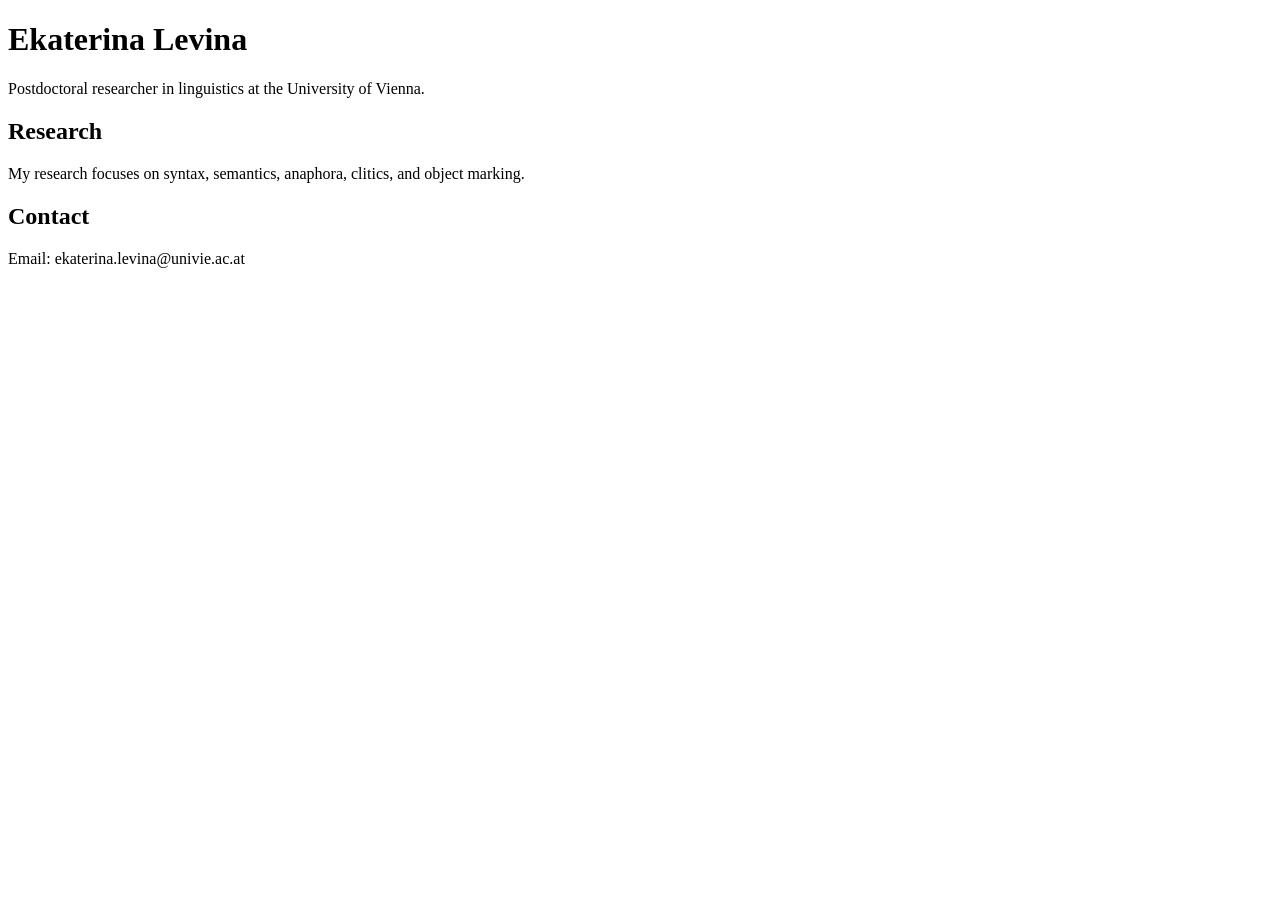
==== index.html @ 7398026f "Create index.html" ====
<!DOCTYPE html>
<html>
<head>
  <meta charset="UTF-8">
  <title>Ekaterina Levina</title>
</head>
<body>
  <h1>Ekaterina Levina</h1>
  <p>Postdoctoral researcher in linguistics at the University of Vienna.</p>

  <h2>Research</h2>
  <p>My research focuses on syntax, semantics, anaphora, clitics, and object marking.</p>

  <h2>Contact</h2>
  <p>Email: ekaterina.levina@univie.ac.at</p>
</body>
</html>
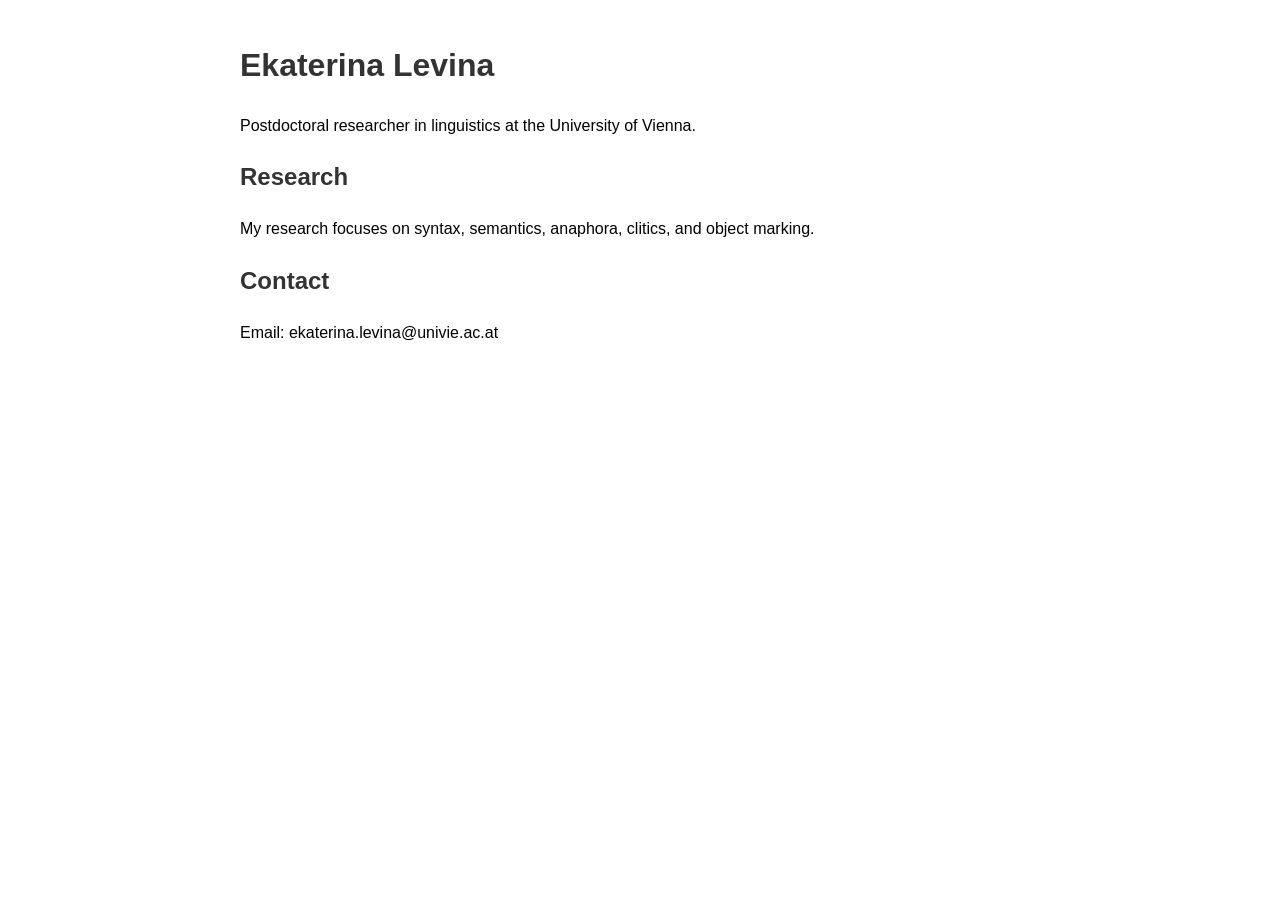
==== commit 4e8f98d3: "Update index.html" ====
--- a/index.html
+++ b/index.html
@@ -3,6 +3,7 @@
 <head>
   <meta charset="UTF-8">
   <title>Ekaterina Levina</title>
+  <link rel="stylesheet" href="style.css">
 </head>
 <body>
   <h1>Ekaterina Levina</h1>
--- a/style.css
+++ b/style.css
@@ -0,0 +1,11 @@
+body {
+  max-width: 800px;
+  margin: 40px auto;
+  font-family: Arial, sans-serif;
+  line-height: 1.6;
+  padding: 0 20px;
+}
+
+h1, h2 {
+  color: #333;
+}
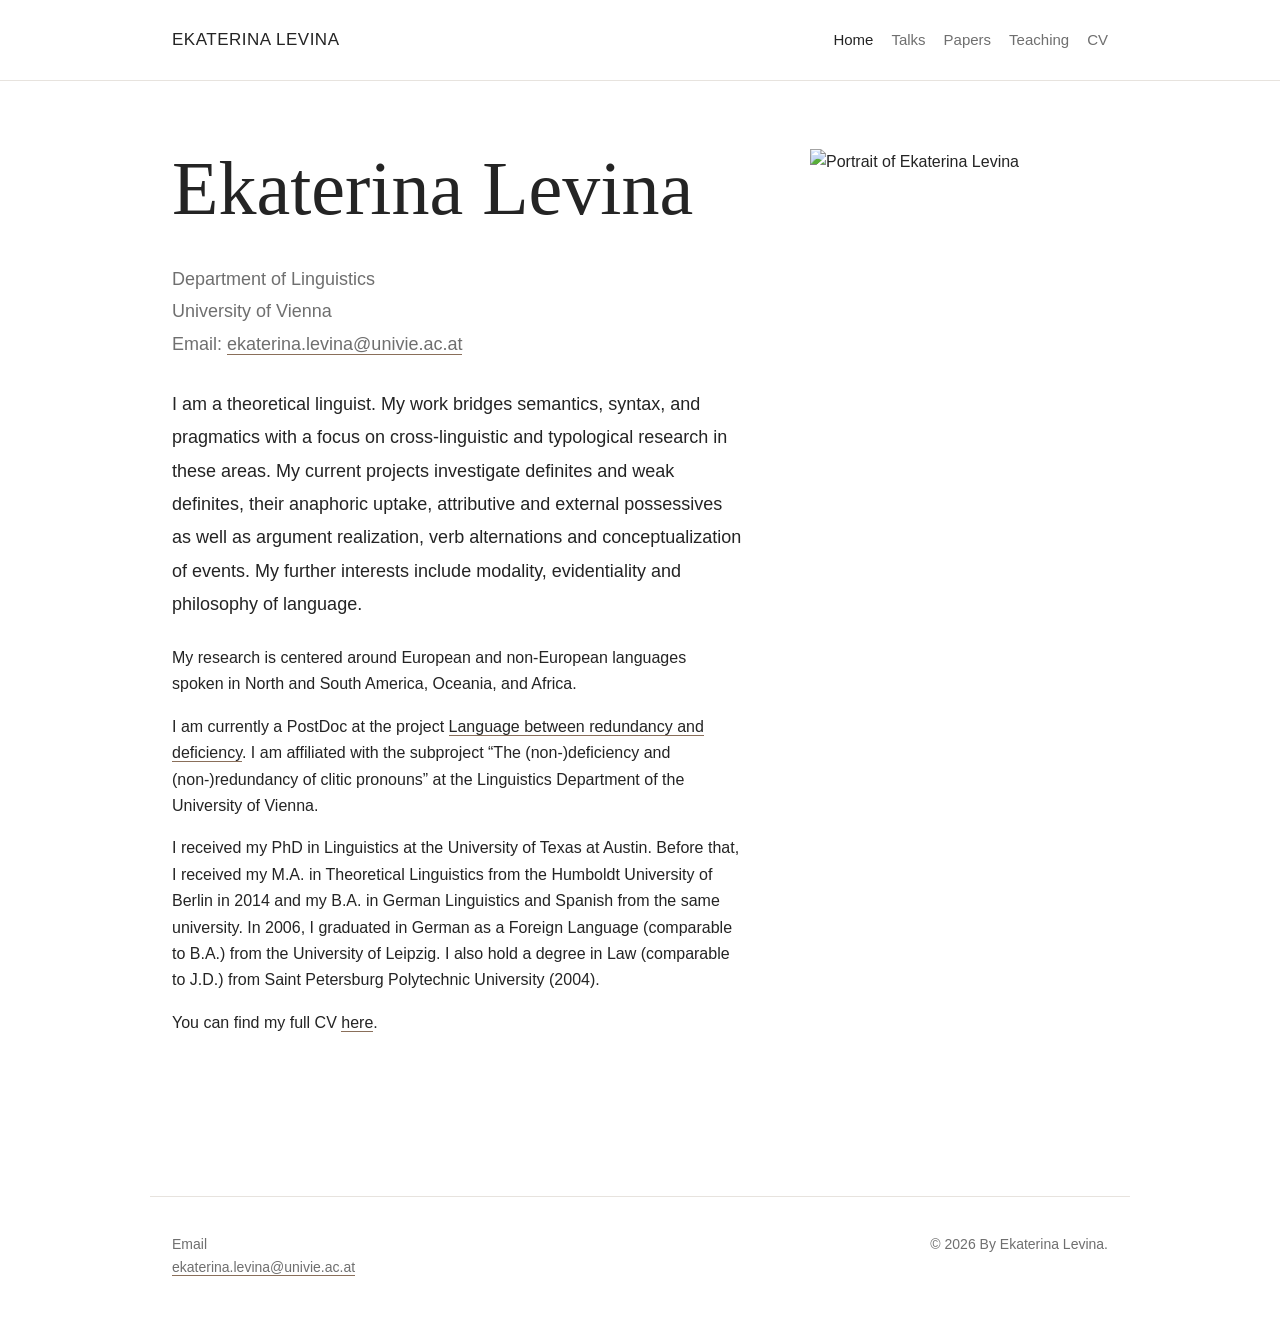
==== commit 9ab7961c: "Add files via upload" ====
--- a/index.html
+++ b/index.html
@@ -1,18 +1,51 @@
 <!DOCTYPE html>
-<html>
+<html lang="en">
 <head>
   <meta charset="UTF-8">
-  <title>Ekaterina Levina</title>
+  <meta name="viewport" content="width=device-width, initial-scale=1.0">
+  <title>Ekaterina Levina | Linguistics</title>
   <link rel="stylesheet" href="style.css">
 </head>
 <body>
-  <h1>Ekaterina Levina</h1>
-  <p>Postdoctoral researcher in linguistics at the University of Vienna.</p>
+  <header class="site-header">
+    <div class="nav-wrap">
+      <a class="logo" href="index.html">Ekaterina Levina</a>
+      <nav aria-label="Main navigation">
+        <a class="active" href="index.html">Home</a>
+        <a href="talks.html">Talks</a>
+        <a href="papers.html">Papers</a>
+        <a href="teaching.html">Teaching</a>
+        <a href="cv.html">CV</a>
+      </nav>
+    </div>
+  </header>
 
-  <h2>Research</h2>
-  <p>My research focuses on syntax, semantics, anaphora, clitics, and object marking.</p>
+  <main>
+    <section class="hero">
+      <div>
+        <h1>Ekaterina Levina</h1>
+        <p class="affiliation">Department of Linguistics<br>University of Vienna<br>Email: <a href="mailto:ekaterina.levina@univie.ac.at">ekaterina.levina@univie.ac.at</a></p>
 
-  <h2>Contact</h2>
-  <p>Email: ekaterina.levina@univie.ac.at</p>
+        <p class="lead">I am a theoretical linguist. My work bridges semantics, syntax, and pragmatics with a focus on cross-linguistic and typological research in these areas. My current projects investigate definites and weak definites, their anaphoric uptake, attributive and external possessives as well as argument realization, verb alternations and conceptualization of events. My further interests include modality, evidentiality and philosophy of language.</p>
+
+        <p>My research is centered around European and non-European languages spoken in North and South America, Oceania, and Africa.</p>
+
+        <p>I am currently a PostDoc at the project <a href="https://sfb-redundancy-deficiency.uni-graz.at/" target="_blank" rel="noopener">Language between redundancy and deficiency</a>. I am affiliated with the subproject “The (non-)deficiency and (non-)redundancy of clitic pronouns” at the Linguistics Department of the University of Vienna.</p>
+
+        <p>I received my PhD in Linguistics at the University of Texas at Austin. Before that, I received my M.A. in Theoretical Linguistics from the Humboldt University of Berlin in 2014 and my B.A. in German Linguistics and Spanish from the same university. In 2006, I graduated in German as a Foreign Language (comparable to B.A.) from the University of Leipzig. I also hold a degree in Law (comparable to J.D.) from Saint Petersburg Polytechnic University (2004).</p>
+
+        <p>You can find my full CV <a href="cv.html">here</a>.</p>
+      </div>
+
+      <img class="portrait" src="pic.jpeg" alt="Portrait of Ekaterina Levina">
+    </section>
+  </main>
+
+  <footer>
+    <div class="footer-grid">
+      <div>Email<br><a href="mailto:ekaterina.levina@univie.ac.at">ekaterina.levina@univie.ac.at</a></div>
+      <div>© 2026 By Ekaterina Levina.</div>
+    </div>
+  </footer>
 </body>
 </html>
--- a/style.css
+++ b/style.css
@@ -1,11 +1,227 @@
+:root {
+  --bg: #ffffff;
+  --text: #242424;
+  --muted: #6f6f6f;
+  --line: #e7e3de;
+  --accent: #8a6f5a;
+  --soft: #f7f4f1;
+  --max: 980px;
+}
+
+* {
+  box-sizing: border-box;
+}
+
+html {
+  scroll-behavior: smooth;
+}
+
 body {
-  max-width: 800px;
-  margin: 40px auto;
-  font-family: Arial, sans-serif;
-  line-height: 1.6;
-  padding: 0 20px;
-}
-
-h1, h2 {
-  color: #333;
-}
+  margin: 0;
+  background: var(--bg);
+  color: var(--text);
+  font-family: "Helvetica Neue", Arial, sans-serif;
+  font-size: 16px;
+  line-height: 1.65;
+}
+
+a {
+  color: inherit;
+  text-decoration: none;
+  border-bottom: 1px solid var(--accent);
+}
+
+a:hover {
+  color: var(--accent);
+}
+
+.site-header {
+  border-bottom: 1px solid var(--line);
+  background: rgba(255, 255, 255, 0.96);
+  position: sticky;
+  top: 0;
+  z-index: 10;
+}
+
+.nav-wrap {
+  max-width: var(--max);
+  margin: 0 auto;
+  padding: 26px 22px;
+  display: flex;
+  align-items: center;
+  justify-content: space-between;
+  gap: 24px;
+}
+
+.logo {
+  font-size: 17px;
+  letter-spacing: 0.03em;
+  text-transform: uppercase;
+  color: var(--text);
+  border-bottom: 0;
+}
+
+nav {
+  display: flex;
+  flex-wrap: wrap;
+  justify-content: flex-end;
+  gap: 18px;
+}
+
+nav a {
+  border-bottom: 0;
+  color: var(--muted);
+  font-size: 15px;
+}
+
+nav a.active,
+nav a:hover {
+  color: var(--text);
+}
+
+main {
+  max-width: var(--max);
+  margin: 0 auto;
+  padding: 68px 22px 40px;
+}
+
+.hero {
+  display: grid;
+  grid-template-columns: minmax(0, 1fr) 298px;
+  gap: 68px;
+  align-items: start;
+  margin-bottom: 74px;
+}
+
+.hero h1,
+.page-title {
+  font-family: Georgia, "Times New Roman", serif;
+  font-weight: normal;
+  font-size: clamp(42px, 8vw, 76px);
+  line-height: 1.05;
+  margin: 0 0 34px;
+}
+
+.affiliation {
+  margin: 0 0 28px;
+  color: var(--muted);
+  font-size: 18px;
+  line-height: 1.8;
+}
+
+.lead {
+  font-size: 18px;
+  line-height: 1.85;
+  margin-bottom: 24px;
+}
+
+.portrait {
+  width: 298px;
+  max-width: 100%;
+  border-radius: 0;
+  display: block;
+}
+
+.section {
+  margin: 0 0 54px;
+}
+
+.section h2,
+.year,
+.subheading {
+  font-family: Georgia, "Times New Roman", serif;
+  font-weight: normal;
+}
+
+.section h2 {
+  font-size: 28px;
+  margin: 0 0 18px;
+}
+
+.subheading {
+  font-size: 24px;
+  margin: 42px 0 16px;
+}
+
+.year {
+  font-size: 24px;
+  margin: 46px 0 18px;
+  padding-top: 10px;
+  border-top: 1px solid var(--line);
+}
+
+.item {
+  margin: 0 0 24px;
+}
+
+.item-title {
+  margin: 0 0 4px;
+  font-weight: 500;
+}
+
+.item-meta {
+  margin: 0;
+  color: var(--muted);
+}
+
+.card {
+  background: var(--soft);
+  padding: 28px;
+  border: 1px solid var(--line);
+  margin: 22px 0;
+}
+
+.button {
+  display: inline-block;
+  margin-top: 12px;
+  padding: 11px 18px;
+  border: 1px solid var(--text);
+  color: var(--text);
+}
+
+.button:hover {
+  background: var(--text);
+  color: #fff;
+}
+
+footer {
+  max-width: var(--max);
+  margin: 30px auto 0;
+  padding: 36px 22px 56px;
+  border-top: 1px solid var(--line);
+  color: var(--muted);
+  font-size: 14px;
+}
+
+.footer-grid {
+  display: flex;
+  justify-content: space-between;
+  gap: 20px;
+  flex-wrap: wrap;
+}
+
+@media (max-width: 760px) {
+  .nav-wrap {
+    align-items: flex-start;
+    flex-direction: column;
+    padding: 20px 18px;
+  }
+
+  nav {
+    justify-content: flex-start;
+    gap: 12px 16px;
+  }
+
+  main {
+    padding: 42px 18px 30px;
+  }
+
+  .hero {
+    grid-template-columns: 1fr;
+    gap: 32px;
+  }
+
+  .portrait {
+    width: 230px;
+  }
+}
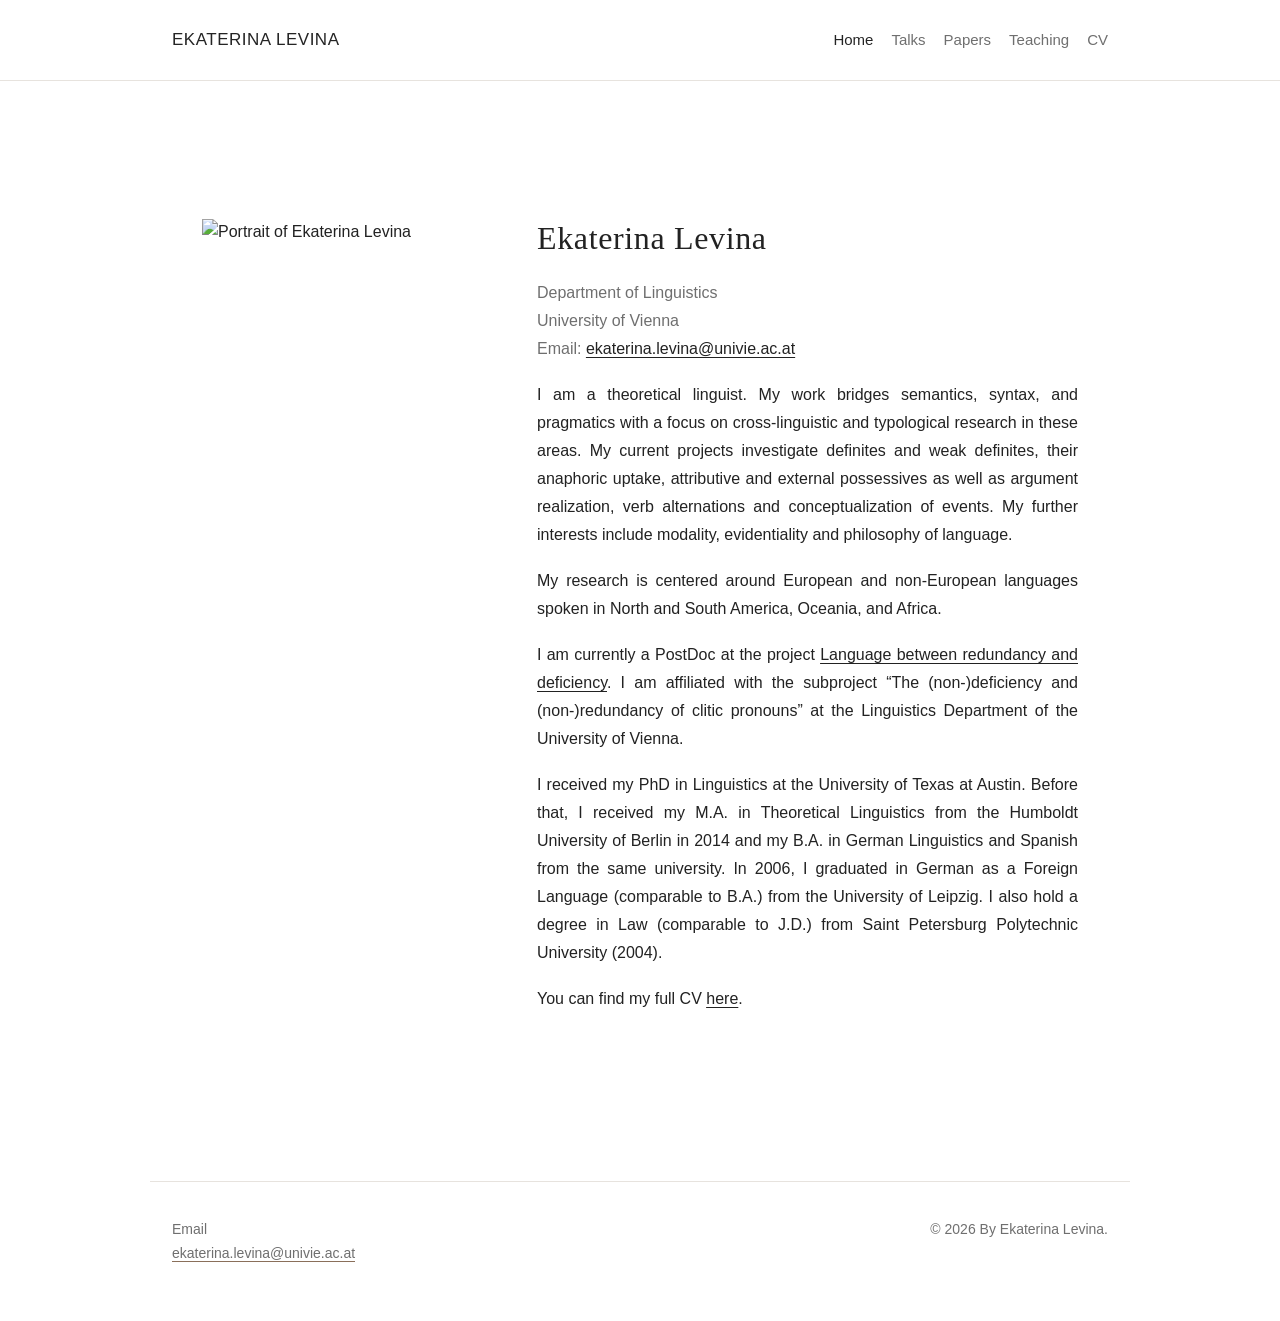
==== commit 5ddef49b: "Update index.html" ====
--- a/index.html
+++ b/index.html
@@ -5,7 +5,91 @@
   <meta name="viewport" content="width=device-width, initial-scale=1.0">
   <title>Ekaterina Levina | Linguistics</title>
   <link rel="stylesheet" href="style.css">
+
+  <style>
+    body {
+      font-family: "Helvetica Neue", Helvetica, Arial, sans-serif;
+      font-weight: 300;
+      color: #222;
+      background: #fff;
+    }
+
+    .hero {
+      max-width: 1050px;
+      margin: 70px auto 80px;
+      padding: 0 30px;
+      display: grid;
+      grid-template-columns: 280px 1fr;
+      gap: 55px;
+      align-items: start;
+    }
+
+    .portrait {
+      width: 260px;
+      max-width: 100%;
+      height: auto;
+      display: block;
+      object-fit: cover;
+    }
+
+    .hero-text {
+      max-width: 720px;
+      display: block;
+    }
+
+    .hero-text h1 {
+      font-size: 32px;
+      line-height: 1.2;
+      font-weight: 300;
+      margin: 0 0 22px;
+      white-space: nowrap;
+      letter-spacing: 0.02em;
+    }
+
+    .affiliation {
+      font-size: 15px;
+      line-height: 1.6;
+      margin-bottom: 28px;
+    }
+
+    .lead,
+    .hero-text p {
+      font-size: 16px;
+      line-height: 1.75;
+      margin: 0 0 18px;
+      text-align: justify;
+    }
+
+    .hero-text a {
+      color: #222;
+      text-decoration: underline;
+      text-underline-offset: 3px;
+    }
+
+    @media (max-width: 800px) {
+      .hero {
+        grid-template-columns: 1fr;
+        gap: 30px;
+        margin-top: 45px;
+      }
+
+      .portrait {
+        width: 220px;
+      }
+
+      .hero-text h1 {
+        font-size: 28px;
+        white-space: normal;
+      }
+
+      .lead,
+      .hero-text p {
+        text-align: left;
+      }
+    }
+  </style>
 </head>
+
 <body>
   <header class="site-header">
     <div class="nav-wrap">
@@ -22,22 +106,39 @@
 
   <main>
     <section class="hero">
-      <div>
-        <h1>Ekaterina Levina</h1>
-        <p class="affiliation">Department of Linguistics<br>University of Vienna<br>Email: <a href="mailto:ekaterina.levina@univie.ac.at">ekaterina.levina@univie.ac.at</a></p>
-
-        <p class="lead">I am a theoretical linguist. My work bridges semantics, syntax, and pragmatics with a focus on cross-linguistic and typological research in these areas. My current projects investigate definites and weak definites, their anaphoric uptake, attributive and external possessives as well as argument realization, verb alternations and conceptualization of events. My further interests include modality, evidentiality and philosophy of language.</p>
-
-        <p>My research is centered around European and non-European languages spoken in North and South America, Oceania, and Africa.</p>
-
-        <p>I am currently a PostDoc at the project <a href="https://sfb-redundancy-deficiency.uni-graz.at/" target="_blank" rel="noopener">Language between redundancy and deficiency</a>. I am affiliated with the subproject “The (non-)deficiency and (non-)redundancy of clitic pronouns” at the Linguistics Department of the University of Vienna.</p>
-
-        <p>I received my PhD in Linguistics at the University of Texas at Austin. Before that, I received my M.A. in Theoretical Linguistics from the Humboldt University of Berlin in 2014 and my B.A. in German Linguistics and Spanish from the same university. In 2006, I graduated in German as a Foreign Language (comparable to B.A.) from the University of Leipzig. I also hold a degree in Law (comparable to J.D.) from Saint Petersburg Polytechnic University (2004).</p>
-
-        <p>You can find my full CV <a href="cv.html">here</a>.</p>
+      <div class="hero-photo">
+        <img class="portrait" src="pic.jpeg" alt="Portrait of Ekaterina Levina">
       </div>
 
-      <img class="portrait" src="pic.jpeg" alt="Portrait of Ekaterina Levina">
+      <div class="hero-text">
+        <h1>Ekaterina Levina</h1>
+
+        <p class="affiliation">
+          Department of Linguistics<br>
+          University of Vienna<br>
+          Email: <a href="mailto:ekaterina.levina@univie.ac.at">ekaterina.levina@univie.ac.at</a>
+        </p>
+
+        <p class="lead">
+          I am a theoretical linguist. My work bridges semantics, syntax, and pragmatics with a focus on cross-linguistic and typological research in these areas. My current projects investigate definites and weak definites, their anaphoric uptake, attributive and external possessives as well as argument realization, verb alternations and conceptualization of events. My further interests include modality, evidentiality and philosophy of language.
+        </p>
+
+        <p>
+          My research is centered around European and non-European languages spoken in North and South America, Oceania, and Africa.
+        </p>
+
+        <p>
+          I am currently a PostDoc at the project <a href="https://sfb-redundancy-deficiency.uni-graz.at/" target="_blank" rel="noopener">Language between redundancy and deficiency</a>. I am affiliated with the subproject “The (non-)deficiency and (non-)redundancy of clitic pronouns” at the Linguistics Department of the University of Vienna.
+        </p>
+
+        <p>
+          I received my PhD in Linguistics at the University of Texas at Austin. Before that, I received my M.A. in Theoretical Linguistics from the Humboldt University of Berlin in 2014 and my B.A. in German Linguistics and Spanish from the same university. In 2006, I graduated in German as a Foreign Language (comparable to B.A.) from the University of Leipzig. I also hold a degree in Law (comparable to J.D.) from Saint Petersburg Polytechnic University (2004).
+        </p>
+
+        <p>
+          You can find my full CV <a href="cv.html">here</a>.
+        </p>
+      </div>
     </section>
   </main>
 
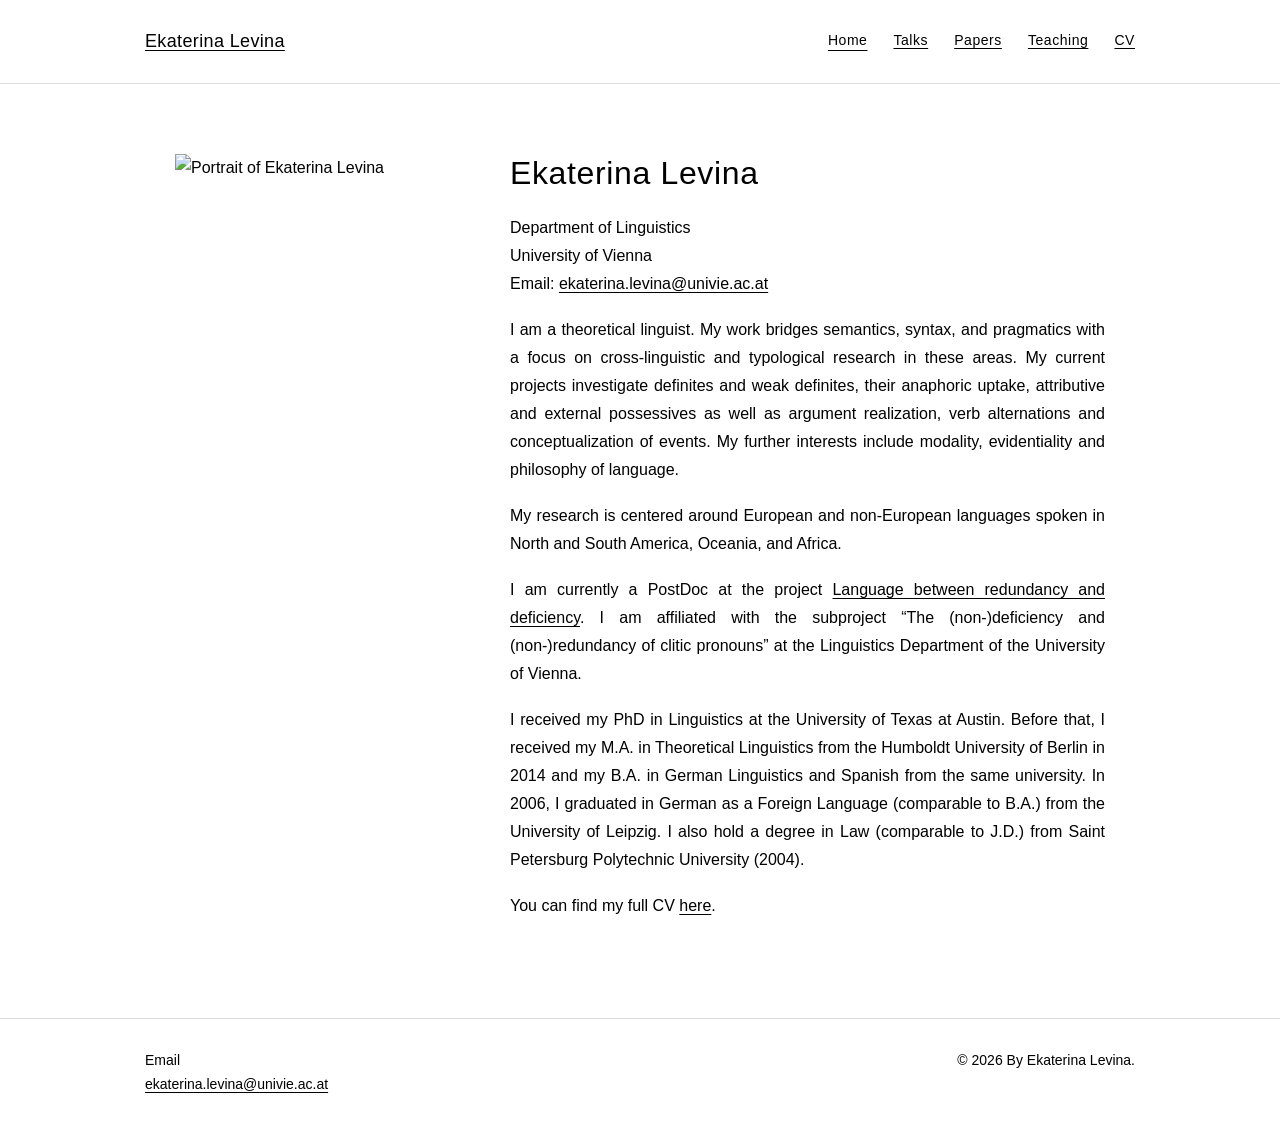
==== commit 9a86f5ce: "Update index.html" ====
--- a/index.html
+++ b/index.html
@@ -4,7 +4,7 @@
   <meta charset="UTF-8">
   <meta name="viewport" content="width=device-width, initial-scale=1.0">
   <title>Ekaterina Levina | Linguistics</title>
-  <link rel="stylesheet" href="style.css">
+  <link rel="stylesheet" href="style.css?v=300">
 
   <style>
     body {
--- a/style.css
+++ b/style.css
@@ -1,227 +1,299 @@
+/* RESET EVERYTHING TO PLAIN WHITE + NORMAL BLACK */
+
 :root {
-  --bg: #ffffff;
-  --text: #242424;
-  --muted: #6f6f6f;
-  --line: #e7e3de;
-  --accent: #8a6f5a;
-  --soft: #f7f4f1;
-  --max: 980px;
-}
-
-* {
+  --text: #000000;
+  --background: #ffffff;
+  --line: #dddddd;
+}
+
+*,
+*::before,
+*::after {
   box-sizing: border-box;
-}
-
-html {
-  scroll-behavior: smooth;
-}
-
+  color: #000000 !important;
+  background-color: transparent;
+  opacity: 1 !important;
+  font-family: Arial, Helvetica, sans-serif !important;
+  font-weight: 400 !important;
+  text-shadow: none !important;
+  -webkit-text-fill-color: #000000 !important;
+}
+
+html,
 body {
   margin: 0;
-  background: var(--bg);
-  color: var(--text);
-  font-family: "Helvetica Neue", Arial, sans-serif;
-  font-size: 16px;
-  line-height: 1.65;
-}
-
-a {
-  color: inherit;
+  padding: 0;
+  background: #ffffff !important;
+  background-color: #ffffff !important;
+  background-image: none !important;
+  color: #000000 !important;
+  font-family: Arial, Helvetica, sans-serif !important;
+  font-weight: 400 !important;
+  line-height: 1.7;
+  opacity: 1 !important;
+  -webkit-font-smoothing: auto;
+  -moz-osx-font-smoothing: auto;
+}
+
+/* Links */
+
+a,
+a:link,
+a:visited,
+a:hover,
+a:active {
+  color: #000000 !important;
+  -webkit-text-fill-color: #000000 !important;
+  text-decoration: underline;
+  text-underline-offset: 3px;
+  opacity: 1 !important;
+}
+
+/* Header and navigation */
+
+.site-header {
+  background: #ffffff !important;
+  background-color: #ffffff !important;
+  border-bottom: 1px solid var(--line);
+}
+
+.nav-wrap {
+  max-width: 1050px;
+  margin: 0 auto;
+  padding: 26px 30px;
+  display: flex;
+  justify-content: space-between;
+  align-items: center;
+  gap: 30px;
+  background: #ffffff !important;
+}
+
+.logo {
+  font-size: 18px;
   text-decoration: none;
-  border-bottom: 1px solid var(--accent);
-}
-
-a:hover {
-  color: var(--accent);
-}
-
-.site-header {
-  border-bottom: 1px solid var(--line);
-  background: rgba(255, 255, 255, 0.96);
-  position: sticky;
-  top: 0;
-  z-index: 10;
-}
-
-.nav-wrap {
-  max-width: var(--max);
-  margin: 0 auto;
-  padding: 26px 22px;
-  display: flex;
-  align-items: center;
-  justify-content: space-between;
-  gap: 24px;
-}
-
-.logo {
-  font-size: 17px;
-  letter-spacing: 0.03em;
-  text-transform: uppercase;
-  color: var(--text);
-  border-bottom: 0;
+  white-space: nowrap;
+  letter-spacing: 0.02em;
 }
 
 nav {
   display: flex;
+  gap: 26px;
   flex-wrap: wrap;
   justify-content: flex-end;
-  gap: 18px;
 }
 
 nav a {
-  border-bottom: 0;
-  color: var(--muted);
-  font-size: 15px;
+  font-size: 14px;
+  letter-spacing: 0.04em;
+  text-decoration: none;
 }
 
 nav a.active,
 nav a:hover {
-  color: var(--text);
-}
+  text-decoration: underline;
+  text-underline-offset: 5px;
+}
+
+/* Main layout */
 
 main {
-  max-width: var(--max);
+  max-width: 1050px;
   margin: 0 auto;
-  padding: 68px 22px 40px;
-}
+  padding: 0 30px;
+  background: #ffffff !important;
+  background-color: #ffffff !important;
+}
+
+/* Home page */
 
 .hero {
+  margin: 70px 0 80px;
   display: grid;
-  grid-template-columns: minmax(0, 1fr) 298px;
-  gap: 68px;
+  grid-template-columns: 280px 1fr;
+  gap: 55px;
   align-items: start;
-  margin-bottom: 74px;
-}
-
+  background: #ffffff !important;
+}
+
+.hero-photo {
+  width: 100%;
+}
+
+.portrait {
+  width: 260px;
+  max-width: 100%;
+  height: auto;
+  display: block;
+  object-fit: cover;
+}
+
+.hero-text {
+  max-width: 720px;
+  display: block;
+}
+
+.hero-text h1,
 .hero h1,
 .page-title {
-  font-family: Georgia, "Times New Roman", serif;
-  font-weight: normal;
-  font-size: clamp(42px, 8vw, 76px);
-  line-height: 1.05;
-  margin: 0 0 34px;
+  font-size: 32px;
+  line-height: 1.2;
+  margin: 0 0 32px;
+  white-space: nowrap;
+  letter-spacing: 0.02em;
 }
 
 .affiliation {
+  font-size: 15px;
+  line-height: 1.6;
   margin: 0 0 28px;
-  color: var(--muted);
-  font-size: 18px;
-  line-height: 1.8;
-}
-
-.lead {
-  font-size: 18px;
-  line-height: 1.85;
-  margin-bottom: 24px;
-}
-
-.portrait {
-  width: 298px;
-  max-width: 100%;
-  border-radius: 0;
-  display: block;
+}
+
+.lead,
+.hero-text p,
+.hero p {
+  font-size: 16px;
+  line-height: 1.75;
+  margin: 0 0 18px;
+  text-align: justify;
+}
+
+/* Other pages */
+
+.page-title {
+  margin-top: 70px;
+  margin-bottom: 40px;
+}
+
+.page-title span {
+  font-size: 0.45em !important;
 }
 
 .section {
-  margin: 0 0 54px;
-}
-
-.section h2,
-.year,
-.subheading {
-  font-family: Georgia, "Times New Roman", serif;
-  font-weight: normal;
+  margin-bottom: 48px;
 }
 
 .section h2 {
-  font-size: 28px;
-  margin: 0 0 18px;
-}
-
-.subheading {
-  font-size: 24px;
-  margin: 42px 0 16px;
+  font-size: 22px;
+  letter-spacing: 0.02em;
+  margin: 0 0 24px;
 }
 
 .year {
-  font-size: 24px;
-  margin: 46px 0 18px;
-  padding-top: 10px;
+  font-size: 20px;
+  margin: 38px 0 18px;
+}
+
+.item {
   border-top: 1px solid var(--line);
-}
-
-.item {
-  margin: 0 0 24px;
+  padding: 18px 0;
 }
 
 .item-title {
-  margin: 0 0 4px;
-  font-weight: 500;
+  font-size: 17px;
+  line-height: 1.5;
+  margin: 0 0 6px;
 }
 
 .item-meta {
+  font-size: 15px;
+  line-height: 1.6;
   margin: 0;
-  color: var(--muted);
-}
+}
+
+/* CV page */
 
 .card {
-  background: var(--soft);
+  border: 1px solid var(--line);
   padding: 28px;
-  border: 1px solid var(--line);
-  margin: 22px 0;
+  margin-top: 20px;
+  background: #ffffff !important;
 }
 
 .button {
   display: inline-block;
+  border: 1px solid #000000;
+  padding: 10px 18px;
   margin-top: 12px;
-  padding: 11px 18px;
-  border: 1px solid var(--text);
-  color: var(--text);
+  text-decoration: none;
+  font-size: 15px;
+  background: #ffffff !important;
+  color: #000000 !important;
+  -webkit-text-fill-color: #000000 !important;
 }
 
 .button:hover {
-  background: var(--text);
-  color: #fff;
-}
+  background: #000000 !important;
+  color: #ffffff !important;
+  -webkit-text-fill-color: #ffffff !important;
+}
+
+/* Footer */
 
 footer {
-  max-width: var(--max);
-  margin: 30px auto 0;
-  padding: 36px 22px 56px;
   border-top: 1px solid var(--line);
-  color: var(--muted);
-  font-size: 14px;
+  margin-top: 80px;
+  background: #ffffff !important;
+  background-color: #ffffff !important;
 }
 
 .footer-grid {
+  max-width: 1050px;
+  margin: 0 auto;
+  padding: 30px;
   display: flex;
   justify-content: space-between;
-  gap: 20px;
-  flex-wrap: wrap;
-}
-
-@media (max-width: 760px) {
+  gap: 30px;
+  font-size: 14px;
+  background: #ffffff !important;
+}
+
+/* Mobile */
+
+@media (max-width: 800px) {
   .nav-wrap {
+    flex-direction: column;
     align-items: flex-start;
-    flex-direction: column;
-    padding: 20px 18px;
+    padding: 22px 24px;
   }
 
   nav {
+    gap: 18px;
     justify-content: flex-start;
-    gap: 12px 16px;
   }
 
   main {
-    padding: 42px 18px 30px;
+    padding: 0 24px;
   }
 
   .hero {
     grid-template-columns: 1fr;
-    gap: 32px;
+    gap: 30px;
+    margin-top: 45px;
   }
 
   .portrait {
-    width: 230px;
-  }
-}
+    width: 220px;
+  }
+
+  .hero-text h1,
+  .hero h1,
+  .page-title {
+    font-size: 28px;
+    white-space: normal;
+  }
+
+  .lead,
+  .hero-text p,
+  .hero p {
+    text-align: left;
+  }
+
+  .page-title {
+    margin-top: 45px;
+  }
+
+  .footer-grid {
+    flex-direction: column;
+    padding: 24px;
+  }
+}
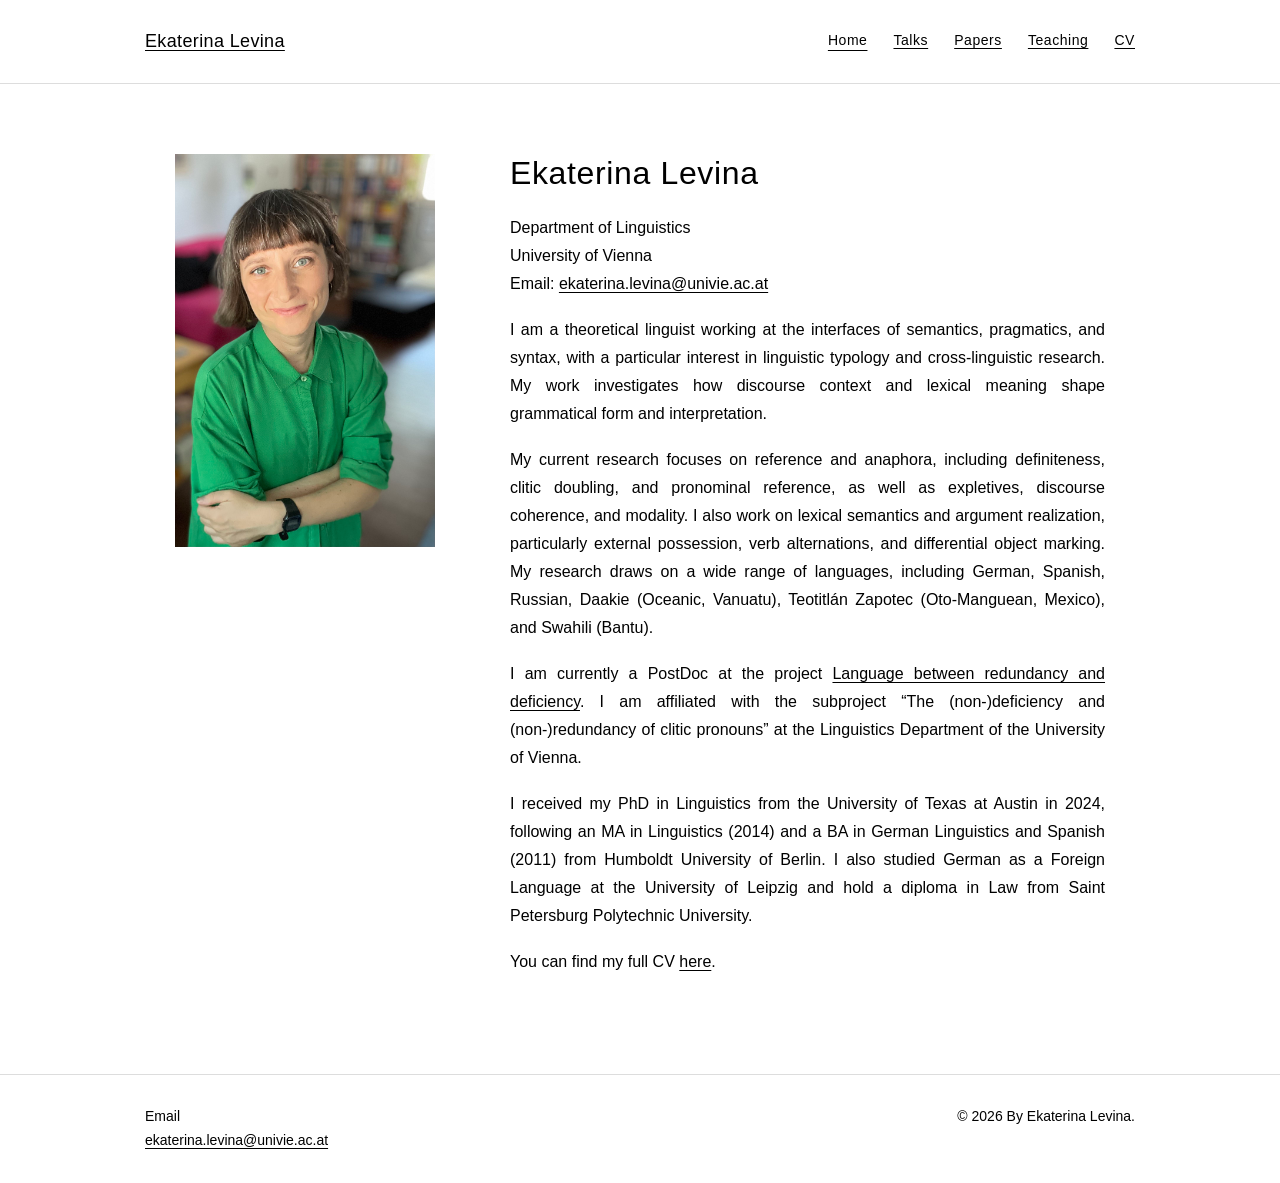
==== commit e4d21d7e: "Update index.html" ====
--- a/index.html
+++ b/index.html
@@ -120,20 +120,17 @@
         </p>
 
         <p class="lead">
-          I am a theoretical linguist. My work bridges semantics, syntax, and pragmatics with a focus on cross-linguistic and typological research in these areas. My current projects investigate definites and weak definites, their anaphoric uptake, attributive and external possessives as well as argument realization, verb alternations and conceptualization of events. My further interests include modality, evidentiality and philosophy of language.
-        </p>
+          I am a theoretical linguist working at the interfaces of semantics, pragmatics, and syntax, with a particular interest in linguistic typology and cross-linguistic research. My work investigates how discourse context and lexical meaning shape grammatical form and interpretation.        </p>
 
         <p>
-          My research is centered around European and non-European languages spoken in North and South America, Oceania, and Africa.
-        </p>
+          My current research focuses on reference and anaphora, including definiteness, clitic doubling, and pronominal reference, as well as expletives, discourse coherence, and modality. I also work on lexical semantics and argument realization, particularly external possession, verb alternations, and differential object marking. My research draws on a wide range of languages, including German, Spanish, Russian, Daakie (Oceanic, Vanuatu), Teotitlán Zapotec (Oto-Manguean, Mexico), and Swahili (Bantu).        </p>
 
         <p>
           I am currently a PostDoc at the project <a href="https://sfb-redundancy-deficiency.uni-graz.at/" target="_blank" rel="noopener">Language between redundancy and deficiency</a>. I am affiliated with the subproject “The (non-)deficiency and (non-)redundancy of clitic pronouns” at the Linguistics Department of the University of Vienna.
         </p>
 
         <p>
-          I received my PhD in Linguistics at the University of Texas at Austin. Before that, I received my M.A. in Theoretical Linguistics from the Humboldt University of Berlin in 2014 and my B.A. in German Linguistics and Spanish from the same university. In 2006, I graduated in German as a Foreign Language (comparable to B.A.) from the University of Leipzig. I also hold a degree in Law (comparable to J.D.) from Saint Petersburg Polytechnic University (2004).
-        </p>
+          I received my PhD in Linguistics from the University of Texas at Austin in 2024, following an MA in Linguistics (2014) and a BA in German Linguistics and Spanish (2011) from Humboldt University of Berlin. I also studied German as a Foreign Language at the University of Leipzig and hold a diploma in Law from Saint Petersburg Polytechnic University.        </p>
 
         <p>
           You can find my full CV <a href="cv.html">here</a>.
--- a/style.css
+++ b/style.css
@@ -168,6 +168,11 @@
   font-size: 0.45em !important;
 }
 
+.selection-label {
+  font-size: 0.45em !important;
+  font-weight: 400 !important;
+}
+
 .section {
   margin-bottom: 48px;
 }
@@ -188,16 +193,39 @@
   padding: 18px 0;
 }
 
+/* Talk, paper, and class/course titles */
+
 .item-title {
   font-size: 17px;
   line-height: 1.5;
   margin: 0 0 6px;
-}
+  font-weight: 700 !important;
+}
+
+.item-title,
+.item-title * {
+  font-weight: 700 !important;
+}
+
+/* Description / venue / metadata stays normal */
 
 .item-meta {
   font-size: 15px;
   line-height: 1.6;
   margin: 0;
+  font-weight: 400 !important;
+}
+
+.item-meta,
+.item-meta * {
+  font-weight: 400 !important;
+}
+
+/* General boldface */
+
+strong,
+b {
+  font-weight: 700 !important;
 }
 
 /* CV page */
